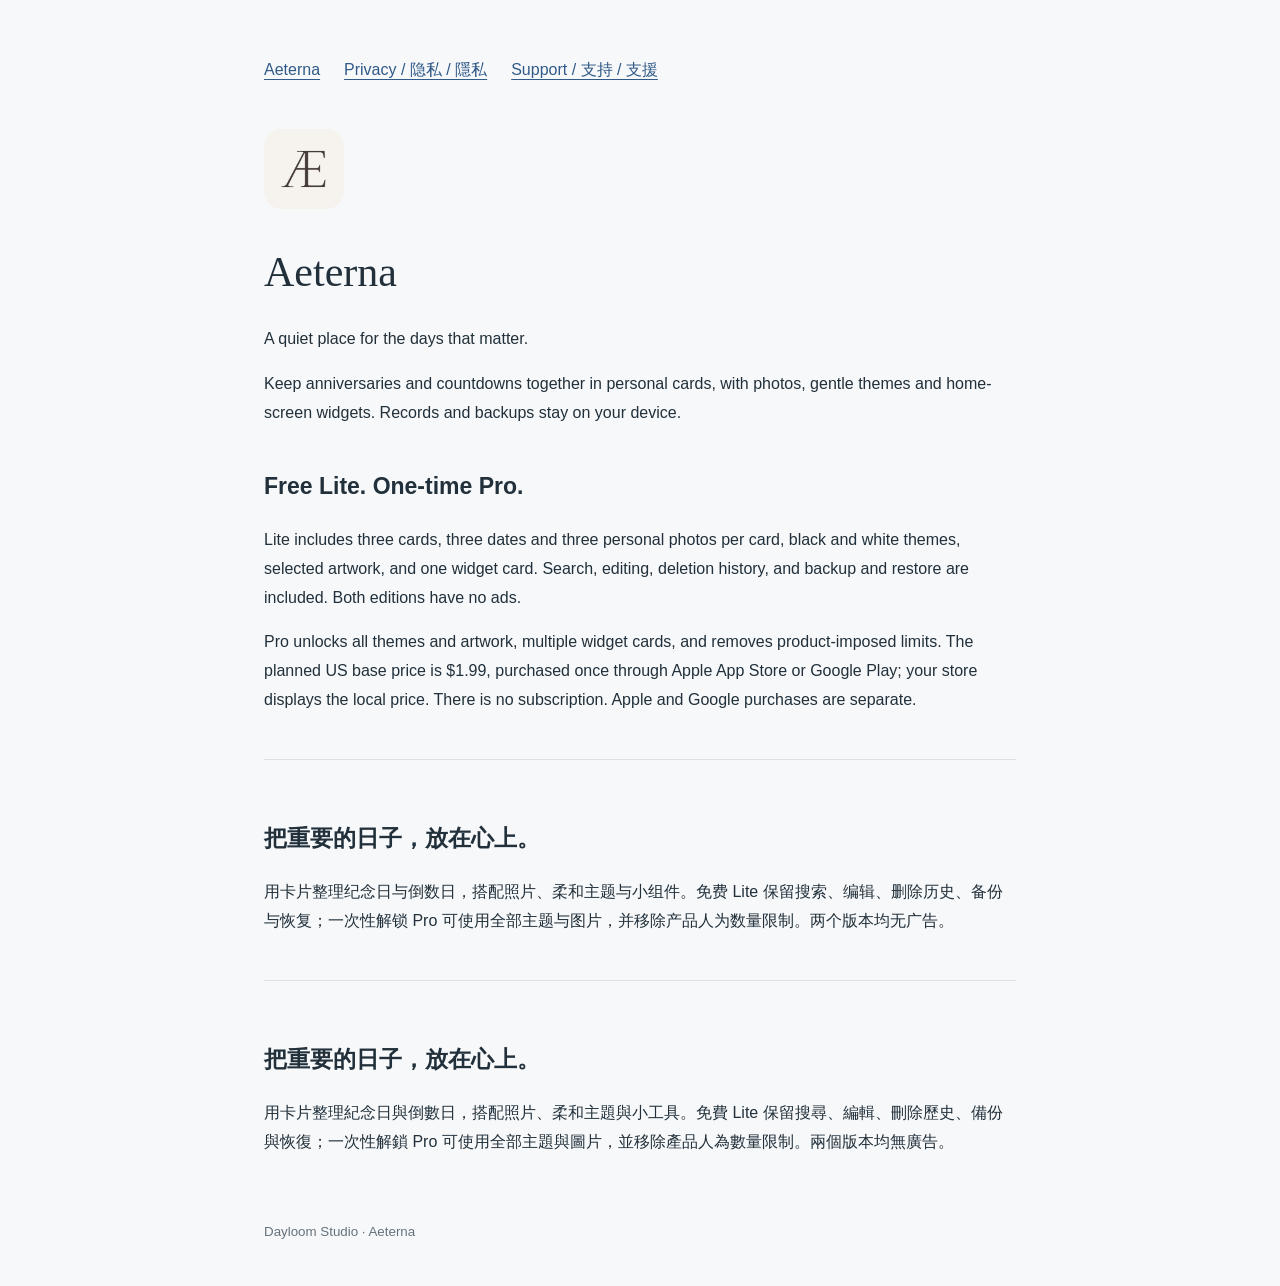
==== index.html @ 94bee51c "Publish Aeterna privacy and support in three languages" ====
<!doctype html><html lang="en"><head><meta charset="utf-8"><meta name="viewport" content="width=device-width,initial-scale=1"><title>Aeterna · Dayloom Studio</title><meta name="description" content="A quiet place for meaningful days. Personal cards, anniversaries, countdowns and widgets."><link rel="stylesheet" href="site/site.css"></head><body><nav><a href="index.html">Aeterna</a><a href="privacy.html">Privacy / 隐私 / 隱私</a><a href="support.html">Support / 支持 / 支援</a></nav><img src="site/app-icon.png" width="80" height="80" alt="Aeterna app icon" style="border-radius:18px"><h1>Aeterna</h1><p>A quiet place for the days that matter.</p><p>Keep anniversaries and countdowns together in personal cards, with photos, gentle themes and home-screen widgets. Records and backups stay on your device.</p><h2>Free Lite. One-time Pro.</h2><p>Lite includes three cards, three dates and three personal photos per card, black and white themes, selected artwork, and one widget card. Search, editing, deletion history, and backup and restore are included. Both editions have no ads.</p><p>Pro unlocks all themes and artwork, multiple widget cards, and removes product-imposed limits. The planned US base price is $1.99, purchased once through Apple App Store or Google Play; your store displays the local price. There is no subscription. Apple and Google purchases are separate.</p><section lang="zh-Hans"><h2>把重要的日子，放在心上。</h2><p>用卡片整理纪念日与倒数日，搭配照片、柔和主题与小组件。免费 Lite 保留搜索、编辑、删除历史、备份与恢复；一次性解锁 Pro 可使用全部主题与图片，并移除产品人为数量限制。两个版本均无广告。</p></section><section lang="zh-Hant"><h2>把重要的日子，放在心上。</h2><p>用卡片整理紀念日與倒數日，搭配照片、柔和主題與小工具。免費 Lite 保留搜尋、編輯、刪除歷史、備份與恢復；一次性解鎖 Pro 可使用全部主題與圖片，並移除產品人為數量限制。兩個版本均無廣告。</p></section><footer><small>Dayloom Studio · Aeterna</small></footer></body></html>
---- site/site.css ----
:root{color-scheme:light dark;font-family:-apple-system,BlinkMacSystemFont,"Segoe UI",sans-serif;background:#f7f8fa;color:#21303a}*{box-sizing:border-box}body{max-width:800px;margin:auto;padding:56px 24px 40px;line-height:1.8}nav{display:flex;flex-wrap:wrap;gap:24px;margin-bottom:44px}a{color:#305a88;text-underline-offset:4px}h1{font-family:Georgia,serif;font-weight:400;font-size:42px;line-height:1.2}h2{font-size:23px;margin-top:38px}h3{font-size:18px}p{margin:16px 0}small{color:#65727b}section{margin-top:44px;padding-top:20px;border-top:1px solid #dce1e6}footer{margin-top:60px}ul{padding-left:22px}@media(prefers-color-scheme:dark){:root{background:#161d26;color:#e8edf2}a{color:#a5c5ed}small{color:#a8b4bf}section{border-color:#37424e}}
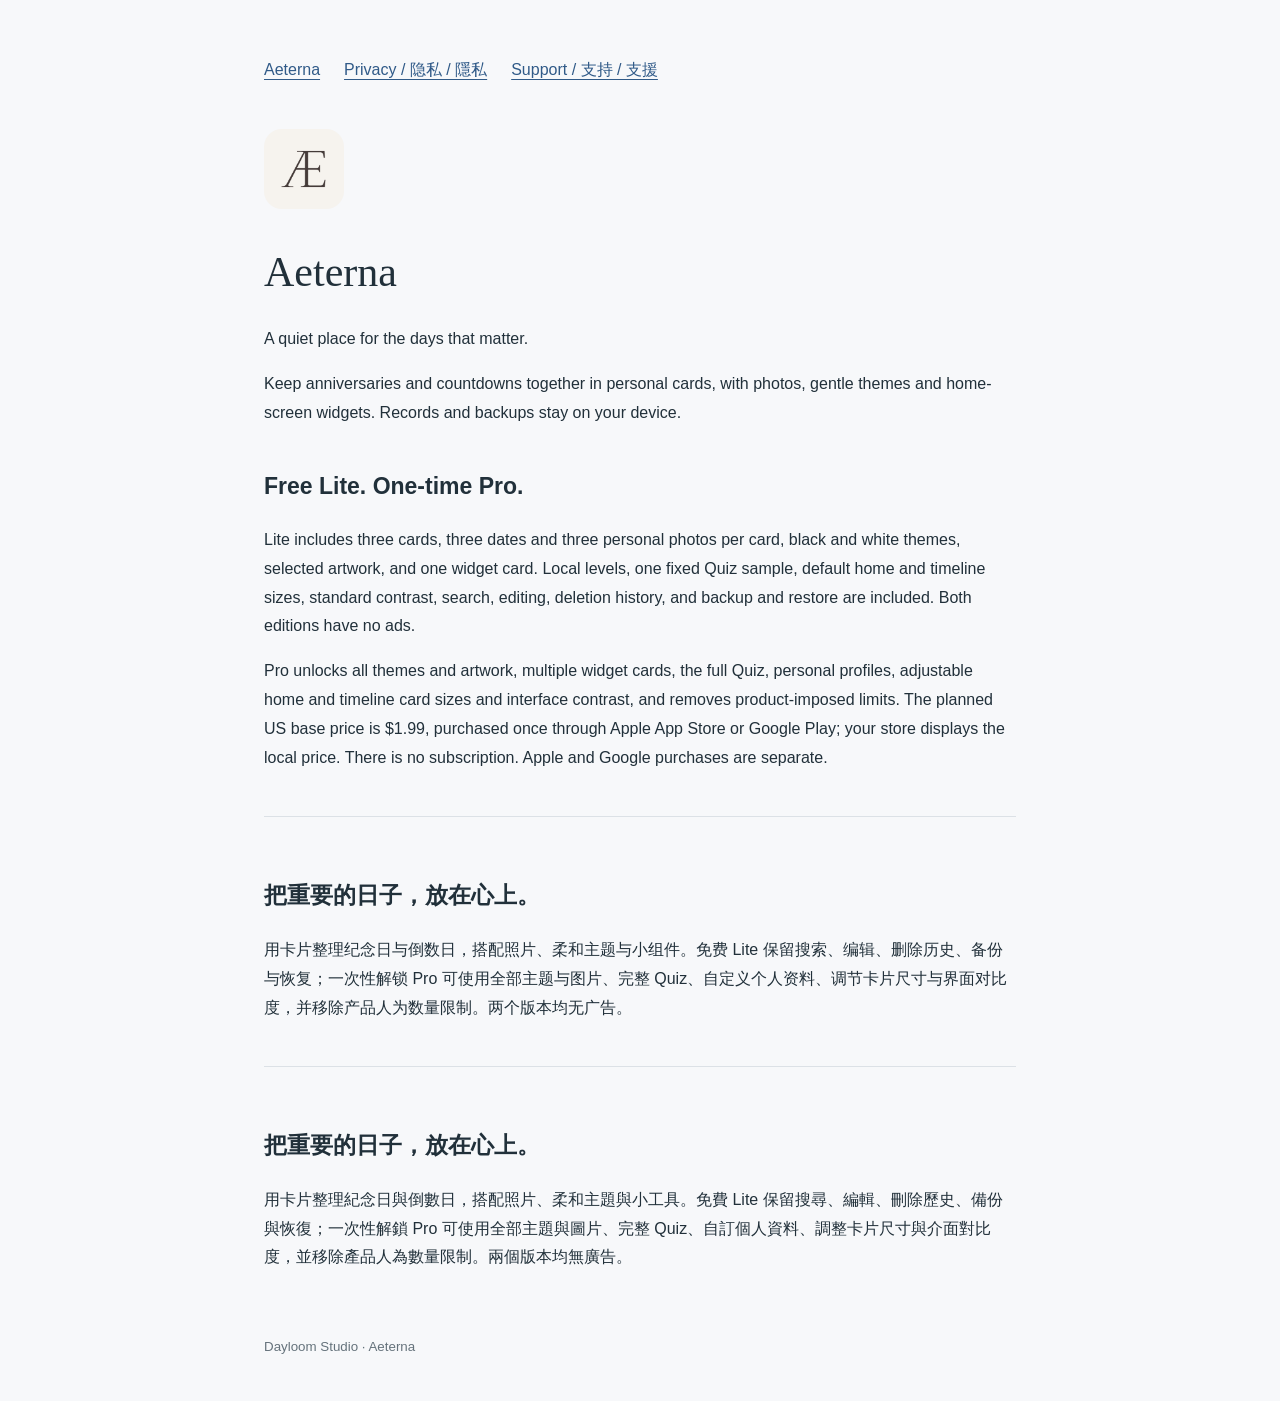
==== commit 268fd804: "Update Aeterna public support and privacy" ====
--- a/index.html
+++ b/index.html
@@ -1 +1 @@
-<!doctype html><html lang="en"><head><meta charset="utf-8"><meta name="viewport" content="width=device-width,initial-scale=1"><title>Aeterna · Dayloom Studio</title><meta name="description" content="A quiet place for meaningful days. Personal cards, anniversaries, countdowns and widgets."><link rel="stylesheet" href="site/site.css"></head><body><nav><a href="index.html">Aeterna</a><a href="privacy.html">Privacy / 隐私 / 隱私</a><a href="support.html">Support / 支持 / 支援</a></nav><img src="site/app-icon.png" width="80" height="80" alt="Aeterna app icon" style="border-radius:18px"><h1>Aeterna</h1><p>A quiet place for the days that matter.</p><p>Keep anniversaries and countdowns together in personal cards, with photos, gentle themes and home-screen widgets. Records and backups stay on your device.</p><h2>Free Lite. One-time Pro.</h2><p>Lite includes three cards, three dates and three personal photos per card, black and white themes, selected artwork, and one widget card. Search, editing, deletion history, and backup and restore are included. Both editions have no ads.</p><p>Pro unlocks all themes and artwork, multiple widget cards, and removes product-imposed limits. The planned US base price is $1.99, purchased once through Apple App Store or Google Play; your store displays the local price. There is no subscription. Apple and Google purchases are separate.</p><section lang="zh-Hans"><h2>把重要的日子，放在心上。</h2><p>用卡片整理纪念日与倒数日，搭配照片、柔和主题与小组件。免费 Lite 保留搜索、编辑、删除历史、备份与恢复；一次性解锁 Pro 可使用全部主题与图片，并移除产品人为数量限制。两个版本均无广告。</p></section><section lang="zh-Hant"><h2>把重要的日子，放在心上。</h2><p>用卡片整理紀念日與倒數日，搭配照片、柔和主題與小工具。免費 Lite 保留搜尋、編輯、刪除歷史、備份與恢復；一次性解鎖 Pro 可使用全部主題與圖片，並移除產品人為數量限制。兩個版本均無廣告。</p></section><footer><small>Dayloom Studio · Aeterna</small></footer></body></html>
+<!doctype html><html lang="en"><head><meta charset="utf-8"><meta name="viewport" content="width=device-width,initial-scale=1"><title>Aeterna · Dayloom Studio</title><meta name="description" content="A quiet place for meaningful days. Personal cards, anniversaries, countdowns and widgets."><link rel="stylesheet" href="site/site.css"></head><body><nav><a href="index.html">Aeterna</a><a href="privacy.html">Privacy / 隐私 / 隱私</a><a href="support.html">Support / 支持 / 支援</a></nav><img src="site/app-icon.png" width="80" height="80" alt="Aeterna app icon" style="border-radius:18px"><h1>Aeterna</h1><p>A quiet place for the days that matter.</p><p>Keep anniversaries and countdowns together in personal cards, with photos, gentle themes and home-screen widgets. Records and backups stay on your device.</p><h2>Free Lite. One-time Pro.</h2><p>Lite includes three cards, three dates and three personal photos per card, black and white themes, selected artwork, and one widget card. Local levels, one fixed Quiz sample, default home and timeline sizes, standard contrast, search, editing, deletion history, and backup and restore are included. Both editions have no ads.</p><p>Pro unlocks all themes and artwork, multiple widget cards, the full Quiz, personal profiles, adjustable home and timeline card sizes and interface contrast, and removes product-imposed limits. The planned US base price is $1.99, purchased once through Apple App Store or Google Play; your store displays the local price. There is no subscription. Apple and Google purchases are separate.</p><section lang="zh-Hans"><h2>把重要的日子，放在心上。</h2><p>用卡片整理纪念日与倒数日，搭配照片、柔和主题与小组件。免费 Lite 保留搜索、编辑、删除历史、备份与恢复；一次性解锁 Pro 可使用全部主题与图片、完整 Quiz、自定义个人资料、调节卡片尺寸与界面对比度，并移除产品人为数量限制。两个版本均无广告。</p></section><section lang="zh-Hant"><h2>把重要的日子，放在心上。</h2><p>用卡片整理紀念日與倒數日，搭配照片、柔和主題與小工具。免費 Lite 保留搜尋、編輯、刪除歷史、備份與恢復；一次性解鎖 Pro 可使用全部主題與圖片、完整 Quiz、自訂個人資料、調整卡片尺寸與介面對比度，並移除產品人為數量限制。兩個版本均無廣告。</p></section><footer><small>Dayloom Studio · Aeterna</small></footer></body></html>
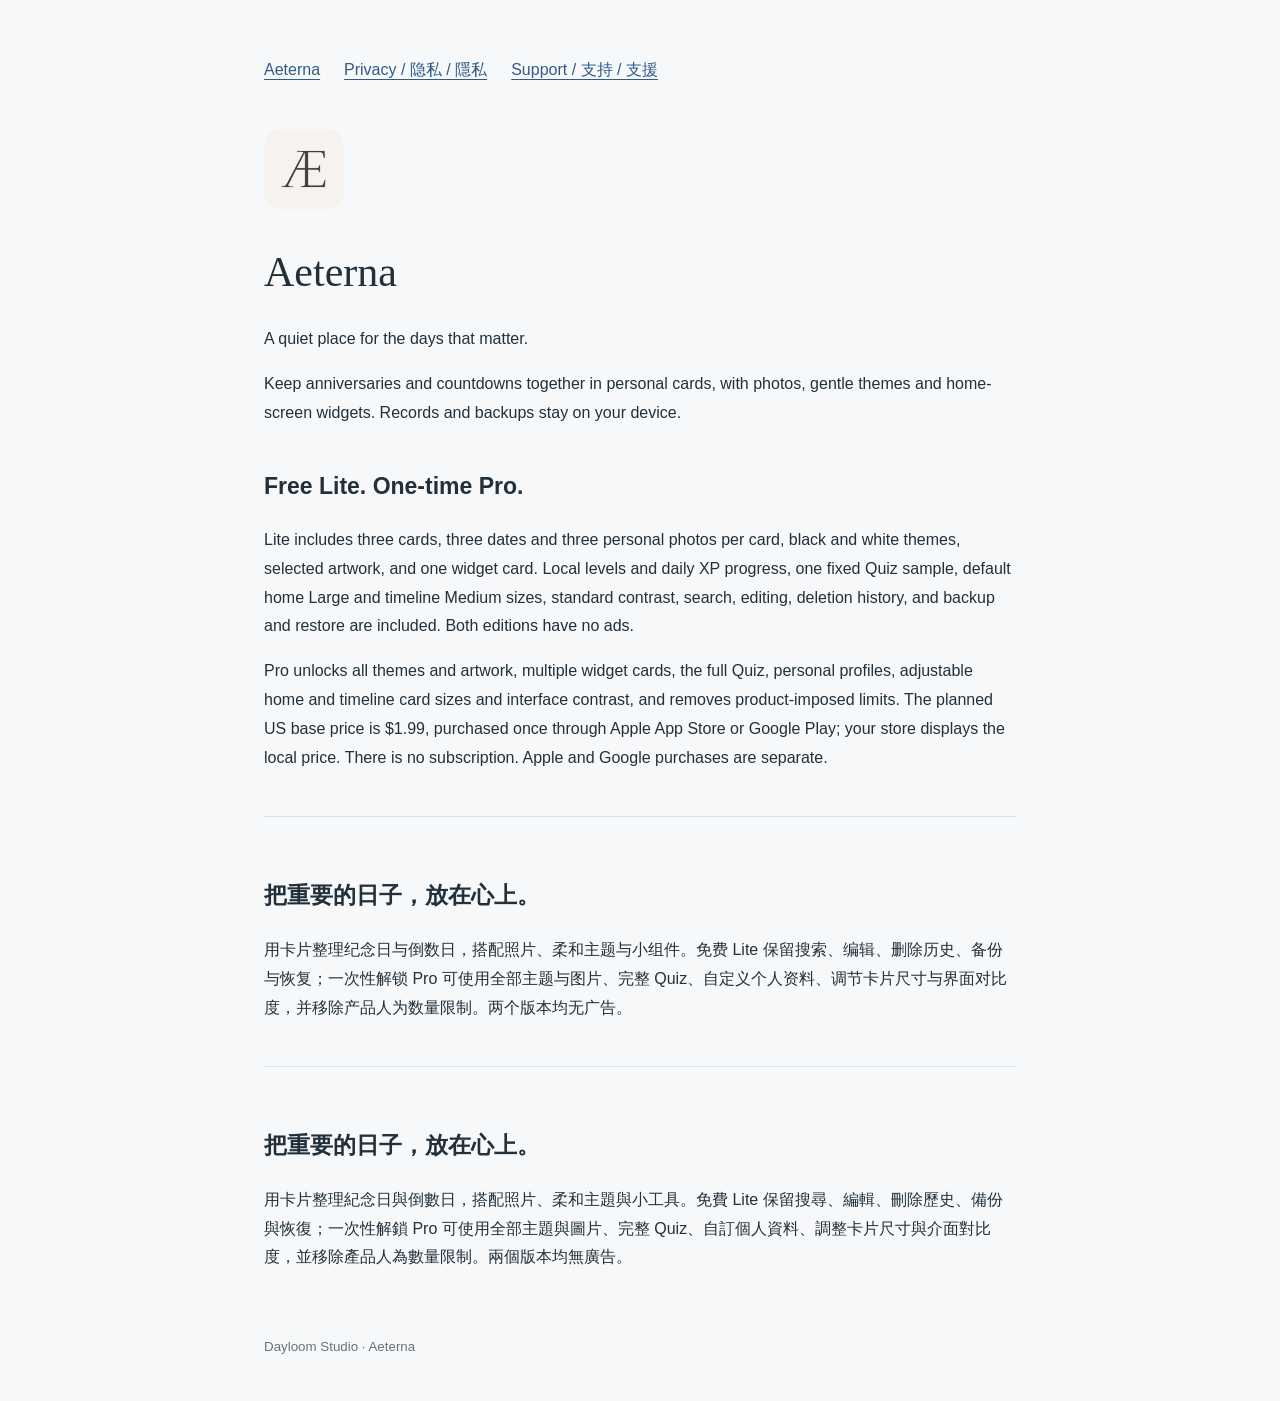
==== commit 21a3fcc2: "Update Aeterna public support and privacy" ====
--- a/index.html
+++ b/index.html
@@ -1 +1 @@
-<!doctype html><html lang="en"><head><meta charset="utf-8"><meta name="viewport" content="width=device-width,initial-scale=1"><title>Aeterna · Dayloom Studio</title><meta name="description" content="A quiet place for meaningful days. Personal cards, anniversaries, countdowns and widgets."><link rel="stylesheet" href="site/site.css"></head><body><nav><a href="index.html">Aeterna</a><a href="privacy.html">Privacy / 隐私 / 隱私</a><a href="support.html">Support / 支持 / 支援</a></nav><img src="site/app-icon.png" width="80" height="80" alt="Aeterna app icon" style="border-radius:18px"><h1>Aeterna</h1><p>A quiet place for the days that matter.</p><p>Keep anniversaries and countdowns together in personal cards, with photos, gentle themes and home-screen widgets. Records and backups stay on your device.</p><h2>Free Lite. One-time Pro.</h2><p>Lite includes three cards, three dates and three personal photos per card, black and white themes, selected artwork, and one widget card. Local levels, one fixed Quiz sample, default home and timeline sizes, standard contrast, search, editing, deletion history, and backup and restore are included. Both editions have no ads.</p><p>Pro unlocks all themes and artwork, multiple widget cards, the full Quiz, personal profiles, adjustable home and timeline card sizes and interface contrast, and removes product-imposed limits. The planned US base price is $1.99, purchased once through Apple App Store or Google Play; your store displays the local price. There is no subscription. Apple and Google purchases are separate.</p><section lang="zh-Hans"><h2>把重要的日子，放在心上。</h2><p>用卡片整理纪念日与倒数日，搭配照片、柔和主题与小组件。免费 Lite 保留搜索、编辑、删除历史、备份与恢复；一次性解锁 Pro 可使用全部主题与图片、完整 Quiz、自定义个人资料、调节卡片尺寸与界面对比度，并移除产品人为数量限制。两个版本均无广告。</p></section><section lang="zh-Hant"><h2>把重要的日子，放在心上。</h2><p>用卡片整理紀念日與倒數日，搭配照片、柔和主題與小工具。免費 Lite 保留搜尋、編輯、刪除歷史、備份與恢復；一次性解鎖 Pro 可使用全部主題與圖片、完整 Quiz、自訂個人資料、調整卡片尺寸與介面對比度，並移除產品人為數量限制。兩個版本均無廣告。</p></section><footer><small>Dayloom Studio · Aeterna</small></footer></body></html>
+<!doctype html><html lang="en"><head><meta charset="utf-8"><meta name="viewport" content="width=device-width,initial-scale=1"><title>Aeterna · Dayloom Studio</title><meta name="description" content="A quiet place for meaningful days. Personal cards, anniversaries, countdowns and widgets."><link rel="stylesheet" href="site/site.css"></head><body><nav><a href="index.html">Aeterna</a><a href="privacy.html">Privacy / 隐私 / 隱私</a><a href="support.html">Support / 支持 / 支援</a></nav><img src="site/app-icon.png" width="80" height="80" alt="Aeterna app icon" style="border-radius:18px"><h1>Aeterna</h1><p>A quiet place for the days that matter.</p><p>Keep anniversaries and countdowns together in personal cards, with photos, gentle themes and home-screen widgets. Records and backups stay on your device.</p><h2>Free Lite. One-time Pro.</h2><p>Lite includes three cards, three dates and three personal photos per card, black and white themes, selected artwork, and one widget card. Local levels and daily XP progress, one fixed Quiz sample, default home Large and timeline Medium sizes, standard contrast, search, editing, deletion history, and backup and restore are included. Both editions have no ads.</p><p>Pro unlocks all themes and artwork, multiple widget cards, the full Quiz, personal profiles, adjustable home and timeline card sizes and interface contrast, and removes product-imposed limits. The planned US base price is $1.99, purchased once through Apple App Store or Google Play; your store displays the local price. There is no subscription. Apple and Google purchases are separate.</p><section lang="zh-Hans"><h2>把重要的日子，放在心上。</h2><p>用卡片整理纪念日与倒数日，搭配照片、柔和主题与小组件。免费 Lite 保留搜索、编辑、删除历史、备份与恢复；一次性解锁 Pro 可使用全部主题与图片、完整 Quiz、自定义个人资料、调节卡片尺寸与界面对比度，并移除产品人为数量限制。两个版本均无广告。</p></section><section lang="zh-Hant"><h2>把重要的日子，放在心上。</h2><p>用卡片整理紀念日與倒數日，搭配照片、柔和主題與小工具。免費 Lite 保留搜尋、編輯、刪除歷史、備份與恢復；一次性解鎖 Pro 可使用全部主題與圖片、完整 Quiz、自訂個人資料、調整卡片尺寸與介面對比度，並移除產品人為數量限制。兩個版本均無廣告。</p></section><footer><small>Dayloom Studio · Aeterna</small></footer></body></html>
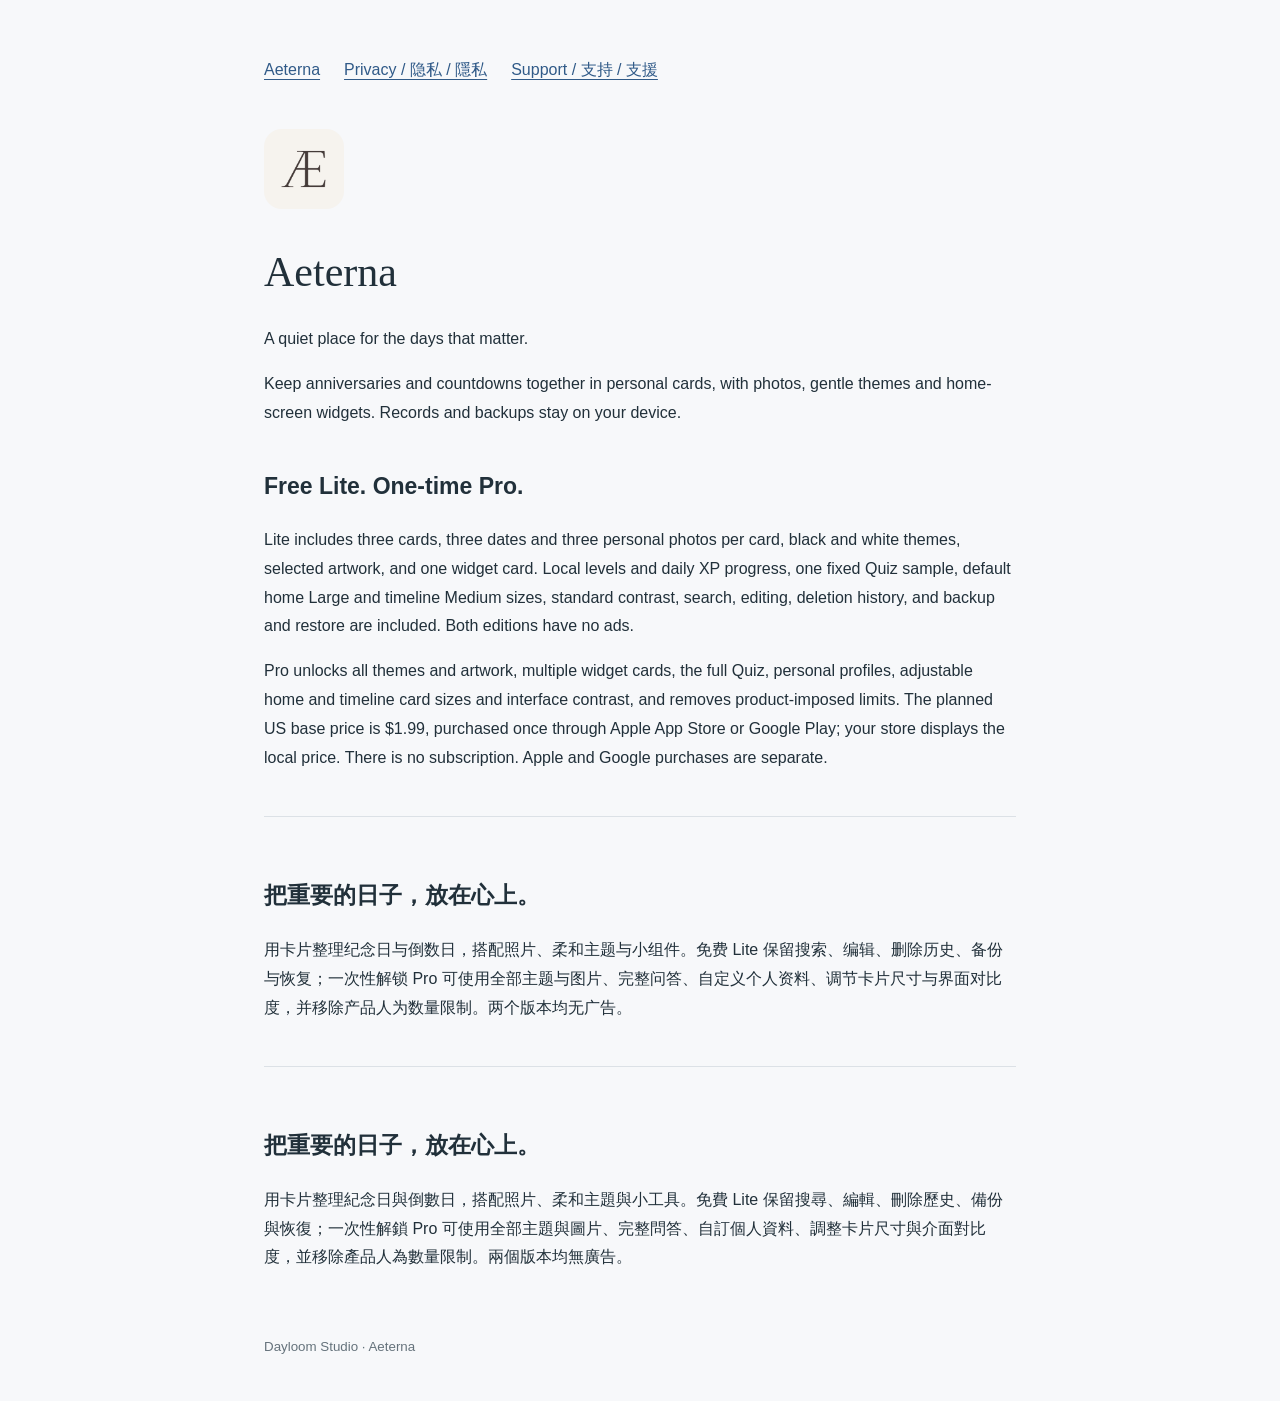
==== commit 5b5d2570: "Update Aeterna public support and privacy" ====
--- a/index.html
+++ b/index.html
@@ -1 +1 @@
-<!doctype html><html lang="en"><head><meta charset="utf-8"><meta name="viewport" content="width=device-width,initial-scale=1"><title>Aeterna · Dayloom Studio</title><meta name="description" content="A quiet place for meaningful days. Personal cards, anniversaries, countdowns and widgets."><link rel="stylesheet" href="site/site.css"></head><body><nav><a href="index.html">Aeterna</a><a href="privacy.html">Privacy / 隐私 / 隱私</a><a href="support.html">Support / 支持 / 支援</a></nav><img src="site/app-icon.png" width="80" height="80" alt="Aeterna app icon" style="border-radius:18px"><h1>Aeterna</h1><p>A quiet place for the days that matter.</p><p>Keep anniversaries and countdowns together in personal cards, with photos, gentle themes and home-screen widgets. Records and backups stay on your device.</p><h2>Free Lite. One-time Pro.</h2><p>Lite includes three cards, three dates and three personal photos per card, black and white themes, selected artwork, and one widget card. Local levels and daily XP progress, one fixed Quiz sample, default home Large and timeline Medium sizes, standard contrast, search, editing, deletion history, and backup and restore are included. Both editions have no ads.</p><p>Pro unlocks all themes and artwork, multiple widget cards, the full Quiz, personal profiles, adjustable home and timeline card sizes and interface contrast, and removes product-imposed limits. The planned US base price is $1.99, purchased once through Apple App Store or Google Play; your store displays the local price. There is no subscription. Apple and Google purchases are separate.</p><section lang="zh-Hans"><h2>把重要的日子，放在心上。</h2><p>用卡片整理纪念日与倒数日，搭配照片、柔和主题与小组件。免费 Lite 保留搜索、编辑、删除历史、备份与恢复；一次性解锁 Pro 可使用全部主题与图片、完整 Quiz、自定义个人资料、调节卡片尺寸与界面对比度，并移除产品人为数量限制。两个版本均无广告。</p></section><section lang="zh-Hant"><h2>把重要的日子，放在心上。</h2><p>用卡片整理紀念日與倒數日，搭配照片、柔和主題與小工具。免費 Lite 保留搜尋、編輯、刪除歷史、備份與恢復；一次性解鎖 Pro 可使用全部主題與圖片、完整 Quiz、自訂個人資料、調整卡片尺寸與介面對比度，並移除產品人為數量限制。兩個版本均無廣告。</p></section><footer><small>Dayloom Studio · Aeterna</small></footer></body></html>
+<!doctype html><html lang="en"><head><meta charset="utf-8"><meta name="viewport" content="width=device-width,initial-scale=1"><title>Aeterna · Dayloom Studio</title><meta name="description" content="A quiet place for meaningful days. Personal cards, anniversaries, countdowns and widgets."><link rel="stylesheet" href="site/site.css"></head><body><nav><a href="index.html">Aeterna</a><a href="privacy.html">Privacy / 隐私 / 隱私</a><a href="support.html">Support / 支持 / 支援</a></nav><img src="site/app-icon.png" width="80" height="80" alt="Aeterna app icon" style="border-radius:18px"><h1>Aeterna</h1><p>A quiet place for the days that matter.</p><p>Keep anniversaries and countdowns together in personal cards, with photos, gentle themes and home-screen widgets. Records and backups stay on your device.</p><h2>Free Lite. One-time Pro.</h2><p>Lite includes three cards, three dates and three personal photos per card, black and white themes, selected artwork, and one widget card. Local levels and daily XP progress, one fixed Quiz sample, default home Large and timeline Medium sizes, standard contrast, search, editing, deletion history, and backup and restore are included. Both editions have no ads.</p><p>Pro unlocks all themes and artwork, multiple widget cards, the full Quiz, personal profiles, adjustable home and timeline card sizes and interface contrast, and removes product-imposed limits. The planned US base price is $1.99, purchased once through Apple App Store or Google Play; your store displays the local price. There is no subscription. Apple and Google purchases are separate.</p><section lang="zh-Hans"><h2>把重要的日子，放在心上。</h2><p>用卡片整理纪念日与倒数日，搭配照片、柔和主题与小组件。免费 Lite 保留搜索、编辑、删除历史、备份与恢复；一次性解锁 Pro 可使用全部主题与图片、完整问答、自定义个人资料、调节卡片尺寸与界面对比度，并移除产品人为数量限制。两个版本均无广告。</p></section><section lang="zh-Hant"><h2>把重要的日子，放在心上。</h2><p>用卡片整理紀念日與倒數日，搭配照片、柔和主題與小工具。免費 Lite 保留搜尋、編輯、刪除歷史、備份與恢復；一次性解鎖 Pro 可使用全部主題與圖片、完整問答、自訂個人資料、調整卡片尺寸與介面對比度，並移除產品人為數量限制。兩個版本均無廣告。</p></section><footer><small>Dayloom Studio · Aeterna</small></footer></body></html>
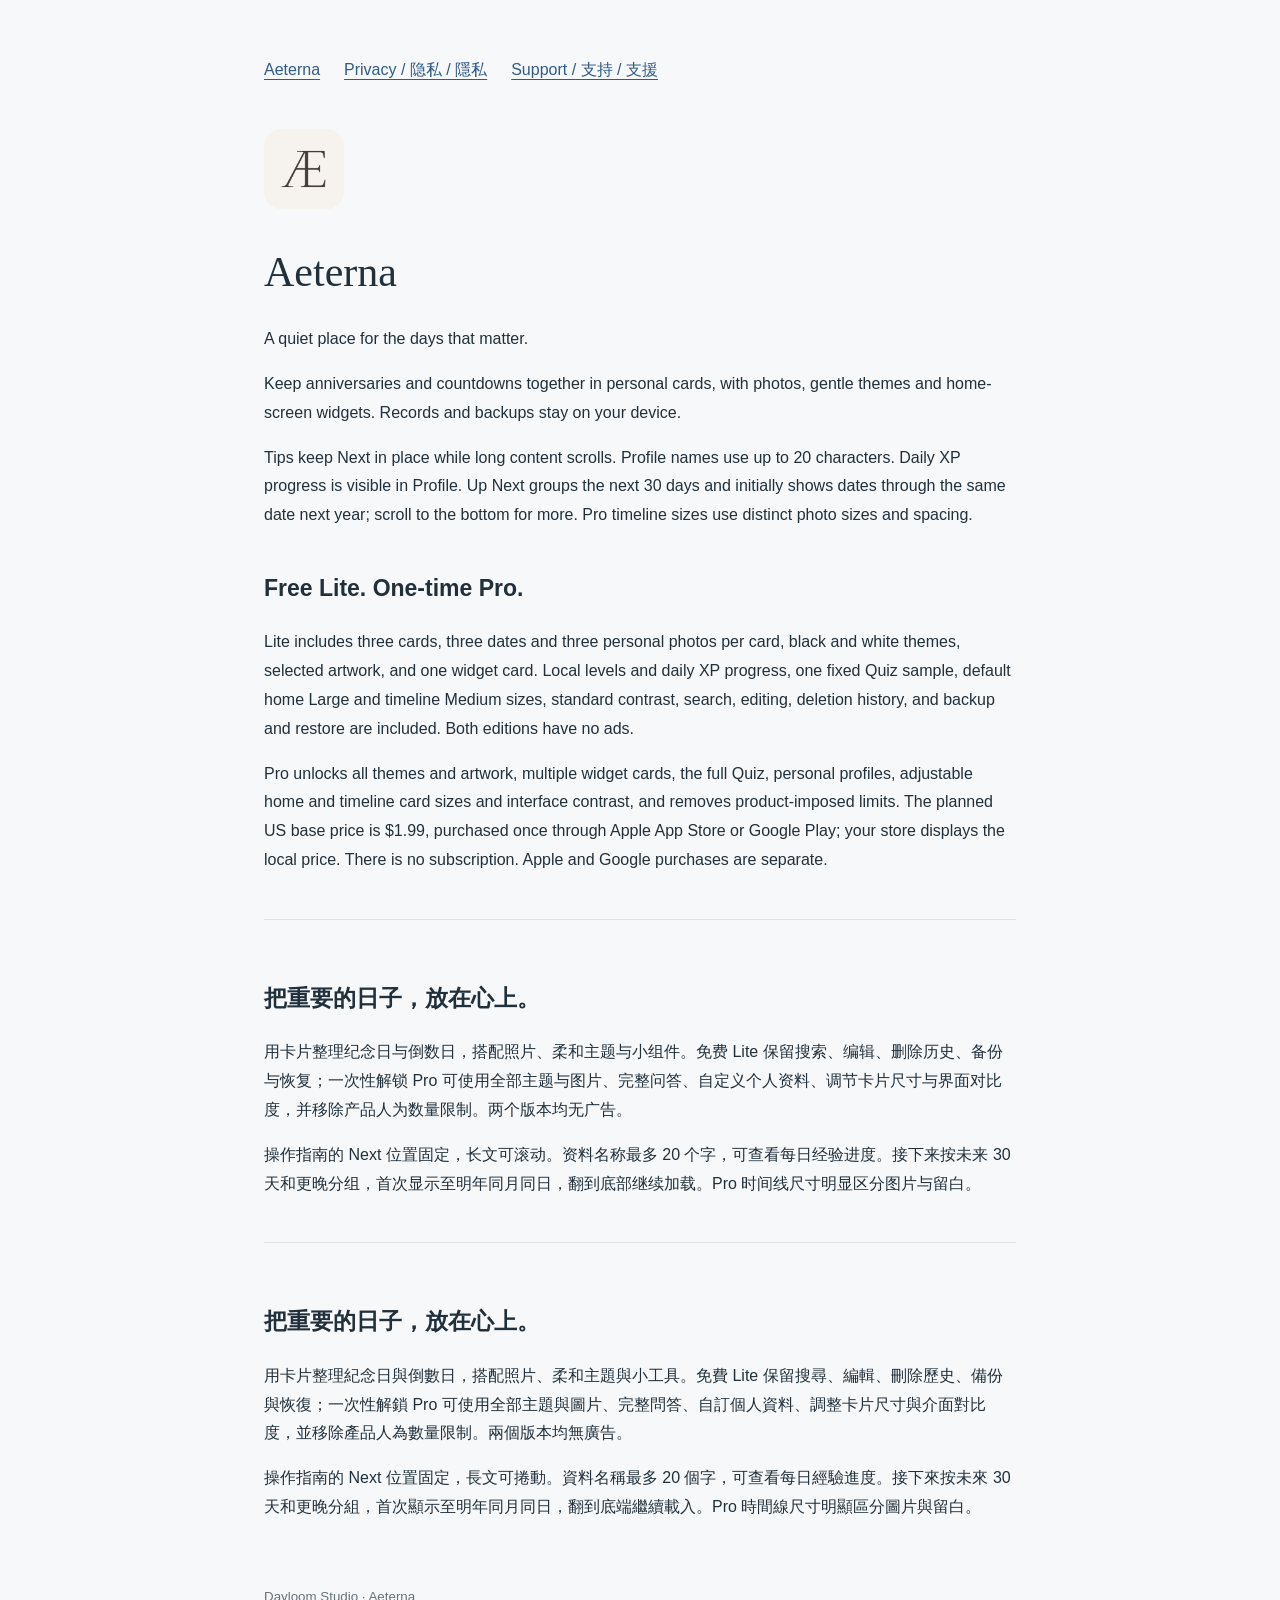
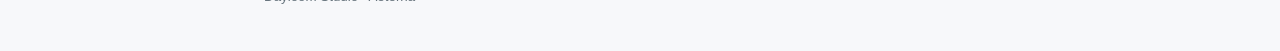
==== commit dc431350: "Update Aeterna public support and privacy" ====
--- a/index.html
+++ b/index.html
@@ -1 +1 @@
-<!doctype html><html lang="en"><head><meta charset="utf-8"><meta name="viewport" content="width=device-width,initial-scale=1"><title>Aeterna · Dayloom Studio</title><meta name="description" content="A quiet place for meaningful days. Personal cards, anniversaries, countdowns and widgets."><link rel="stylesheet" href="site/site.css"></head><body><nav><a href="index.html">Aeterna</a><a href="privacy.html">Privacy / 隐私 / 隱私</a><a href="support.html">Support / 支持 / 支援</a></nav><img src="site/app-icon.png" width="80" height="80" alt="Aeterna app icon" style="border-radius:18px"><h1>Aeterna</h1><p>A quiet place for the days that matter.</p><p>Keep anniversaries and countdowns together in personal cards, with photos, gentle themes and home-screen widgets. Records and backups stay on your device.</p><h2>Free Lite. One-time Pro.</h2><p>Lite includes three cards, three dates and three personal photos per card, black and white themes, selected artwork, and one widget card. Local levels and daily XP progress, one fixed Quiz sample, default home Large and timeline Medium sizes, standard contrast, search, editing, deletion history, and backup and restore are included. Both editions have no ads.</p><p>Pro unlocks all themes and artwork, multiple widget cards, the full Quiz, personal profiles, adjustable home and timeline card sizes and interface contrast, and removes product-imposed limits. The planned US base price is $1.99, purchased once through Apple App Store or Google Play; your store displays the local price. There is no subscription. Apple and Google purchases are separate.</p><section lang="zh-Hans"><h2>把重要的日子，放在心上。</h2><p>用卡片整理纪念日与倒数日，搭配照片、柔和主题与小组件。免费 Lite 保留搜索、编辑、删除历史、备份与恢复；一次性解锁 Pro 可使用全部主题与图片、完整问答、自定义个人资料、调节卡片尺寸与界面对比度，并移除产品人为数量限制。两个版本均无广告。</p></section><section lang="zh-Hant"><h2>把重要的日子，放在心上。</h2><p>用卡片整理紀念日與倒數日，搭配照片、柔和主題與小工具。免費 Lite 保留搜尋、編輯、刪除歷史、備份與恢復；一次性解鎖 Pro 可使用全部主題與圖片、完整問答、自訂個人資料、調整卡片尺寸與介面對比度，並移除產品人為數量限制。兩個版本均無廣告。</p></section><footer><small>Dayloom Studio · Aeterna</small></footer></body></html>
+<!doctype html><html lang="en"><head><meta charset="utf-8"><meta name="viewport" content="width=device-width,initial-scale=1"><title>Aeterna · Dayloom Studio</title><meta name="description" content="A quiet place for meaningful days. Personal cards, anniversaries, countdowns and widgets."><link rel="stylesheet" href="site/site.css"></head><body><nav><a href="index.html">Aeterna</a><a href="privacy.html">Privacy / 隐私 / 隱私</a><a href="support.html">Support / 支持 / 支援</a></nav><img src="site/app-icon.png" width="80" height="80" alt="Aeterna app icon" style="border-radius:18px"><h1>Aeterna</h1><p>A quiet place for the days that matter.</p><p>Keep anniversaries and countdowns together in personal cards, with photos, gentle themes and home-screen widgets. Records and backups stay on your device.</p><p>Tips keep Next in place while long content scrolls. Profile names use up to 20 characters. Daily XP progress is visible in Profile. Up Next groups the next 30 days and initially shows dates through the same date next year; scroll to the bottom for more. Pro timeline sizes use distinct photo sizes and spacing.</p><h2>Free Lite. One-time Pro.</h2><p>Lite includes three cards, three dates and three personal photos per card, black and white themes, selected artwork, and one widget card. Local levels and daily XP progress, one fixed Quiz sample, default home Large and timeline Medium sizes, standard contrast, search, editing, deletion history, and backup and restore are included. Both editions have no ads.</p><p>Pro unlocks all themes and artwork, multiple widget cards, the full Quiz, personal profiles, adjustable home and timeline card sizes and interface contrast, and removes product-imposed limits. The planned US base price is $1.99, purchased once through Apple App Store or Google Play; your store displays the local price. There is no subscription. Apple and Google purchases are separate.</p><section lang="zh-Hans"><h2>把重要的日子，放在心上。</h2><p>用卡片整理纪念日与倒数日，搭配照片、柔和主题与小组件。免费 Lite 保留搜索、编辑、删除历史、备份与恢复；一次性解锁 Pro 可使用全部主题与图片、完整问答、自定义个人资料、调节卡片尺寸与界面对比度，并移除产品人为数量限制。两个版本均无广告。</p><p>操作指南的 Next 位置固定，长文可滚动。资料名称最多 20 个字，可查看每日经验进度。接下来按未来 30 天和更晚分组，首次显示至明年同月同日，翻到底部继续加载。Pro 时间线尺寸明显区分图片与留白。</p></section><section lang="zh-Hant"><h2>把重要的日子，放在心上。</h2><p>用卡片整理紀念日與倒數日，搭配照片、柔和主題與小工具。免費 Lite 保留搜尋、編輯、刪除歷史、備份與恢復；一次性解鎖 Pro 可使用全部主題與圖片、完整問答、自訂個人資料、調整卡片尺寸與介面對比度，並移除產品人為數量限制。兩個版本均無廣告。</p><p>操作指南的 Next 位置固定，長文可捲動。資料名稱最多 20 個字，可查看每日經驗進度。接下來按未來 30 天和更晚分組，首次顯示至明年同月同日，翻到底端繼續載入。Pro 時間線尺寸明顯區分圖片與留白。</p></section><footer><small>Dayloom Studio · Aeterna</small></footer></body></html>
